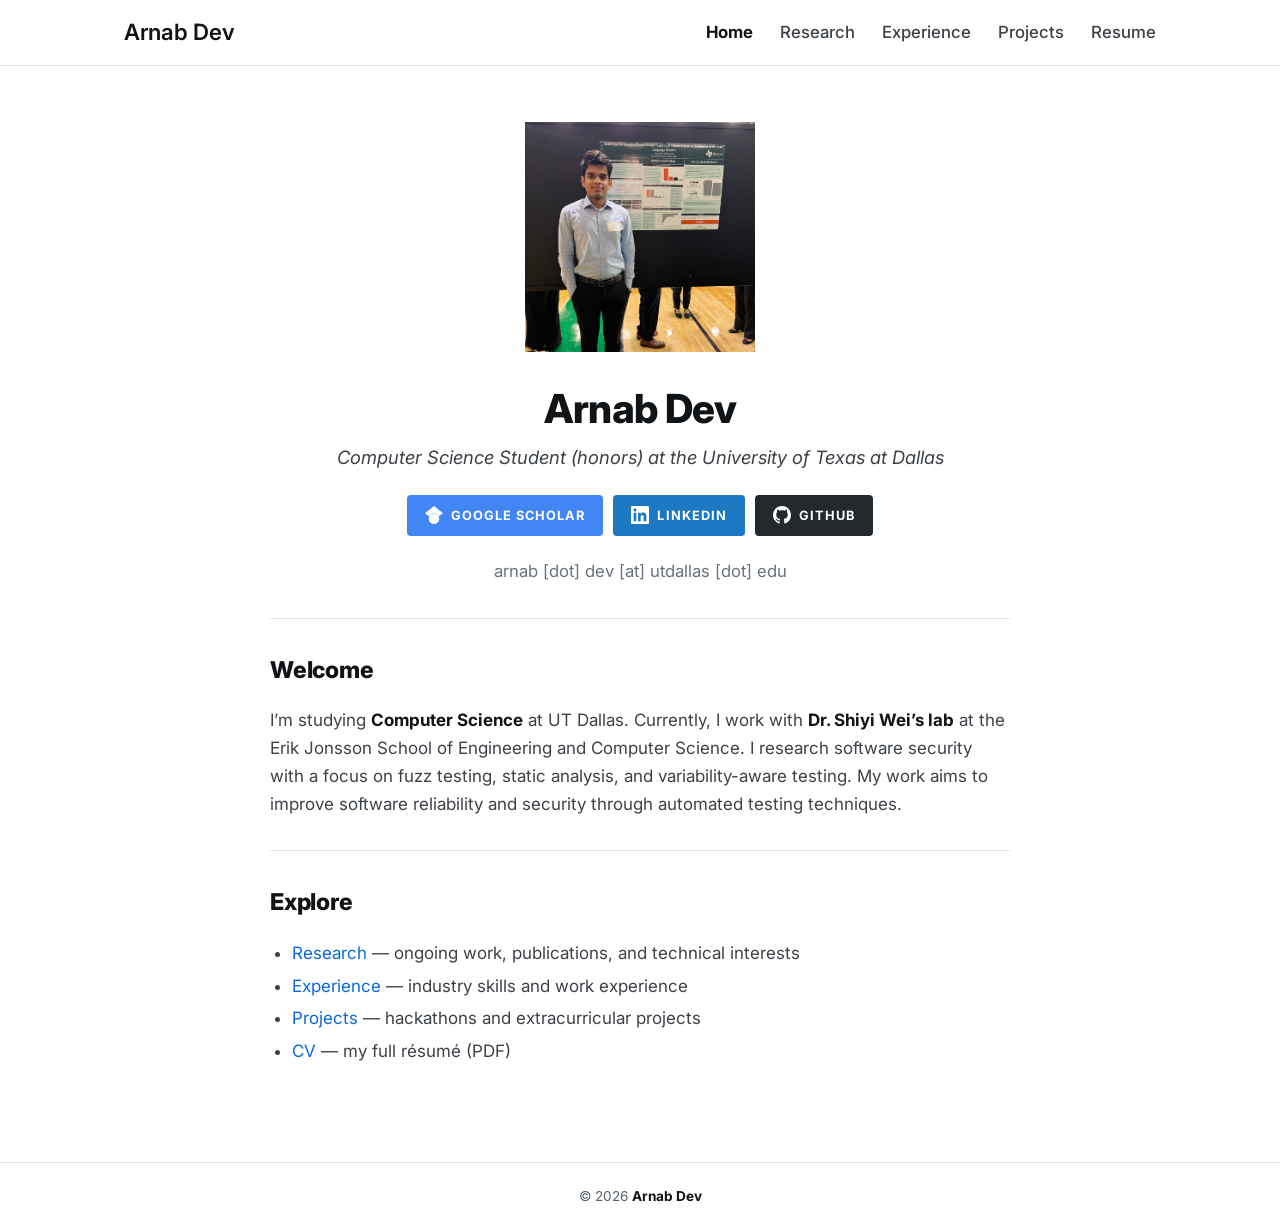
==== index.html @ e2967178 "Add icons to Google Scholar and LinkedIn buttons" ====
<!DOCTYPE html>
<html lang="en">
<head>
  <meta charset="utf-8" />
  <meta name="viewport" content="width=device-width, initial-scale=1" />
  <title>Arnab Dev</title>
  <meta name="description" content="Arnab Dev — Computer Science & Economics student and researcher at UT Dallas." />
  <link rel="stylesheet" href="css/style.css" />
</head>
<body>

  <header class="site-header">
    <div class="inner">
      <a class="site-title" href="index.html">Arnab Dev</a>
      <nav class="site-nav">
        <a href="index.html" aria-current="page">Home</a>
        <a href="research.html">Research</a>
        <a href="experience.html">Experience</a>
        <a href="projects.html">Projects</a>
        <a href="cv.pdf" target="_blank" rel="noopener">Resume</a>
      </nav>
    </div>
  </header>

  <main>

    <section class="hero">
      <img class="headshot" src="assets/spur-2026-square.jpg" alt="Portrait of Arnab Dev" />
      <h1>Arnab Dev</h1>
      <p class="subtitle">Computer Science Student (honors) at the University of Texas at Dallas</p>
      <!-- <p class="subtitle">Computer Science &amp; Economics Student at the University of Texas at Dallas</p> -->

      <div class="buttons">
        <a class="btn btn-scholar" href="https://scholar.google.com/citations?user=lmaUSJ8AAAAJ&hl=en" target="_blank" rel="noopener">
          <svg viewBox="0 0 24 24" aria-hidden="true"><path d="M5.242 13.769L0 9.5 12 0l12 9.5-5.242 4.269C17.548 11.249 14.978 9.5 12 9.5c-2.977 0-5.548 1.748-6.758 4.269zM12 10a7 7 0 1 0 0 14 7 7 0 0 0 0-14z"/></svg>
          Google Scholar
        </a>
        <a class="btn btn-linkedin" href="https://www.linkedin.com/in/arnabdev" target="_blank" rel="noopener">
          <svg viewBox="0 0 24 24" aria-hidden="true"><path d="M20.447 20.452h-3.554v-5.569c0-1.328-.027-3.037-1.852-3.037-1.853 0-2.136 1.445-2.136 2.939v5.667H9.351V9h3.414v1.561h.046c.477-.9 1.637-1.85 3.37-1.85 3.601 0 4.267 2.37 4.267 5.455v6.286zM5.337 7.433c-1.144 0-2.063-.926-2.063-2.065 0-1.138.92-2.063 2.063-2.063 1.14 0 2.064.925 2.064 2.063 0 1.139-.925 2.065-2.064 2.065zm1.782 13.019H3.555V9h3.564v11.452zM22.225 0H1.771C.792 0 0 .774 0 1.729v20.542C0 23.227.792 24 1.771 24h20.451C23.2 24 24 23.227 24 22.271V1.729C24 .774 23.2 0 22.222 0h.003z"/></svg>
          LinkedIn
        </a>
        <a class="btn btn-github" href="https://github.com/arnabdev1" target="_blank" rel="noopener">
          <svg viewBox="0 0 16 16" aria-hidden="true"><path d="M8 0C3.58 0 0 3.58 0 8c0 3.54 2.29 6.53 5.47 7.59.4.07.55-.17.55-.38 0-.19-.01-.82-.01-1.49-2.01.37-2.53-.49-2.69-.94-.09-.23-.48-.94-.82-1.13-.28-.15-.68-.52-.01-.53.63-.01 1.08.58 1.23.82.72 1.21 1.87.87 2.33.66.07-.52.28-.87.51-1.07-1.78-.2-3.64-.89-3.64-3.95 0-.87.31-1.59.82-2.15-.08-.2-.36-1.02.08-2.12 0 0 .67-.21 2.2.82.64-.18 1.32-.27 2-.27s1.36.09 2 .27c1.53-1.04 2.2-.82 2.2-.82.44 1.1.16 1.92.08 2.12.51.56.82 1.27.82 2.15 0 3.07-1.87 3.75-3.65 3.95.29.25.54.73.54 1.48 0 1.07-.01 1.93-.01 2.2 0 .21.15.46.55.38A8.01 8.01 0 0 0 16 8c0-4.42-3.58-8-8-8Z"/></svg>
          GitHub
        </a>
      </div>

      <p class="email">arnab [dot] dev [at] utdallas [dot] edu</p>
    </section>

    <hr />

    <h2>Welcome</h2>

    <p>
      I&rsquo;m studying <strong>Computer Science</strong> at UT Dallas. Currently, I work with
      <strong>Dr. Shiyi Wei&rsquo;s lab</strong> at the Erik Jonsson School of Engineering and
      Computer Science. I research software security with a focus on fuzz testing, static analysis, and variability-aware testing. My work aims to improve software reliability and security through automated testing techniques.
    </p>

    <hr />

    <h2>Explore</h2>
 
    <ul>
      <li><a href="research.html">Research</a> &mdash; ongoing work, publications, and technical interests</li>
      <li><a href="experience.html">Experience</a> &mdash; industry skills and work experience</li>
      <li><a href="projects.html">Projects</a> &mdash; hackathons and extracurricular projects</li>
      <li><a href="cv.pdf">CV</a> &mdash; my full r&eacute;sum&eacute; (PDF)</li>
    </ul>

  </main>

  <footer class="site-footer">
    &copy; 2026 <strong>Arnab Dev</strong>
  </footer>

</body>
</html>
---- css/style.css ----
/* ==========================================================================
   Arnab Dev — personal site
   Simple academic style (white background, clean sans font, minimal chrome).
   ========================================================================== */

@import url("https://fonts.googleapis.com/css2?family=Inter:wght@400;500;600;700;800&display=swap");

* {
  box-sizing: border-box;
}

html {
  -webkit-text-size-adjust: 100%;
}

body {
  margin: 0;
  font-family: "Inter", -apple-system, BlinkMacSystemFont, "Segoe UI",
    Helvetica, Arial, sans-serif, "Apple Color Emoji", "Segoe UI Emoji";
  font-size: 17px;
  line-height: 1.65;
  color: #3c4247;
  background: #ffffff;
  -webkit-font-smoothing: antialiased;
  -moz-osx-font-smoothing: grayscale;
}

strong,
b {
  color: #111417;
  font-weight: 700;
}

a {
  color: #0969da;
  text-decoration: none;
}

a:hover {
  text-decoration: underline;
}

hr {
  border: 0;
  border-top: 1px solid #e1e4e8;
  margin: 2rem 0;
}

/* ---------- Navbar ---------- */

.site-header {
  border-bottom: 1px solid #e1e4e8;
  background: #ffffff;
}

.site-header .inner {
  max-width: 1080px;
  margin: 0 auto;
  padding: 14px 24px;
  display: flex;
  align-items: center;
  justify-content: space-between;
  flex-wrap: wrap;
  gap: 8px;
}

.site-title {
  font-size: 1.4rem;
  font-weight: 600;
  color: #111417;
  text-decoration: none;
}

.site-title:hover {
  text-decoration: none;
  color: #000000;
}

.site-nav a {
  color: #3c4247;
  font-size: 1.05rem;
  margin-left: 22px;
  font-weight: 500;
}

.site-nav a:first-child {
  margin-left: 0;
}

.site-nav a[aria-current="page"] {
  font-weight: 700;
  color: #111417;
}

/* ---------- Page layout ---------- */

main {
  max-width: 780px;
  margin: 0 auto;
  padding: 2rem 20px 3rem;
}

h1 {
  font-size: 2rem;
  font-weight: 800;
  line-height: 1.25;
  letter-spacing: -0.015em;
  color: #111417;
  margin: 0.5rem 0 1rem;
}

h2 {
  font-size: 1.45rem;
  font-weight: 800;
  letter-spacing: -0.01em;
  color: #111417;
  margin: 1.6rem 0 0.8rem;
}

h3 {
  font-size: 1.15rem;
  font-weight: 700;
  color: #111417;
  margin: 0 0 0.25rem;
}

ul {
  padding-left: 1.4rem;
}

li {
  margin: 0.3rem 0;
}

/* ---------- Home / hero ---------- */

.hero {
  text-align: center;
  padding-top: 1.5rem;
}

.hero img.headshot {
  width: 230px;
  height: 230px;
  object-fit: cover;
  display: inline-block;
}

.hero h1 {
  font-size: 2.5rem;
  font-weight: 800;
  margin: 1.5rem 0 0.5rem;
}

.hero .subtitle {
  font-style: italic;
  font-size: 1.15rem;
  color: #3c4247;
  margin: 0 0 1.4rem;
}

.hero .buttons {
  display: flex;
  justify-content: center;
  gap: 10px;
  flex-wrap: wrap;
  margin-bottom: 1.4rem;
}

.btn {
  display: inline-flex;
  align-items: center;
  gap: 8px;
  padding: 10px 18px;
  border-radius: 4px;
  font-size: 0.8rem;
  font-weight: 700;
  letter-spacing: 0.08em;
  text-transform: uppercase;
  color: #ffffff !important;
  text-decoration: none;
}

.btn:hover {
  text-decoration: none;
  filter: brightness(1.1);
}

.btn-scholar {
  background: #4285f4;
}

.btn-linkedin {
  background: #1c78c0;
}

.btn-github {
  background: #24292e;
}

.btn svg {
  width: 18px;
  height: 18px;
  fill: currentColor;
}

.hero .email {
  color: #6a737d;
  font-size: 1.05rem;
}

/* ---------- Entries (Experience & Research) ---------- */

.entry {
  margin: 1.8rem 0;
  display: flex;
  flex-wrap: wrap;
  align-items: flex-start;
  gap: 20px;
}

.entry-text {
  flex: 1 1 320px;
  min-width: 0;
}

.entry-meta {
  color: #6a737d;
  font-size: 0.92rem;
  margin-bottom: 0.15rem;
}

.entry .authors {
  font-style: italic;
  margin: 0.1rem 0 0.5rem;
}

.entry .authors strong {
  font-style: normal;
}

.entry-images {
  display: flex;
  flex-wrap: wrap;
  align-items: flex-start;
  justify-content: center;
  gap: 12px;
  flex: 0 1 auto;
  order: 2;
  margin: 0;
}

.entry h3 a {
  color: inherit;
  text-decoration: none;
}

.entry h3 a:hover {
  text-decoration: underline;
}

.entry-images img {
  height: 180px;
  max-width: 100%;
  width: auto;
  object-fit: contain;
  border: 1px solid #e1e4e8;
  border-radius: 6px;
  display: block;
}

.entry-image {
  max-width: 100%;
  border: 1px solid #e1e4e8;
  border-radius: 6px;
  margin: 0.6rem 0;
  display: block;
}

.skills-list {
  list-style: none;
  padding-left: 0;
}

.skills-list li {
  margin: 0.5rem 0;
}

/* ---------- Project cards ---------- */

.project-card {
  border: 1px solid #d0d7de;
  border-radius: 8px;
  padding: 20px 22px;
  margin: 1.2rem 0;
  display: flex;
  gap: 20px;
  align-items: flex-start;
}

.project-card .thumb {
  width: 96px;
  height: 96px;
  object-fit: cover;
  border-radius: 6px;
  border: 1px solid #e1e4e8;
  flex-shrink: 0;
}

.project-card .body {
  flex: 1;
  min-width: 0;
}

.project-card .head {
  display: flex;
  align-items: baseline;
  justify-content: space-between;
  gap: 12px;
  flex-wrap: wrap;
}

.project-card p {
  margin: 0.5rem 0;
}

.project-card .tech {
  font-family: ui-monospace, SFMono-Regular, "SF Mono", Menlo, Consolas,
    monospace;
  font-size: 0.82rem;
  color: #57606a;
  margin-top: 0.6rem;
}

.project-card .view-link {
  font-size: 0.92rem;
  white-space: nowrap;
}

/* ---------- Footer ---------- */

.site-footer {
  border-top: 1px solid #e1e4e8;
  text-align: center;
  font-size: 0.85rem;
  color: #586069;
  padding: 22px 16px;
  margin-top: 2rem;
}

/* ---------- Small screens ---------- */

@media (max-width: 560px) {
  .site-header .inner {
    flex-direction: column;
    align-items: flex-start;
  }

  .site-nav a {
    margin-left: 0;
    margin-right: 18px;
  }

  .project-card {
    flex-direction: column;
  }

  .entry {
    flex-direction: column;
  }

  .entry-images {
    order: 0;
    width: 100%;
  }

  .hero h1 {
    font-size: 2rem;
  }
}
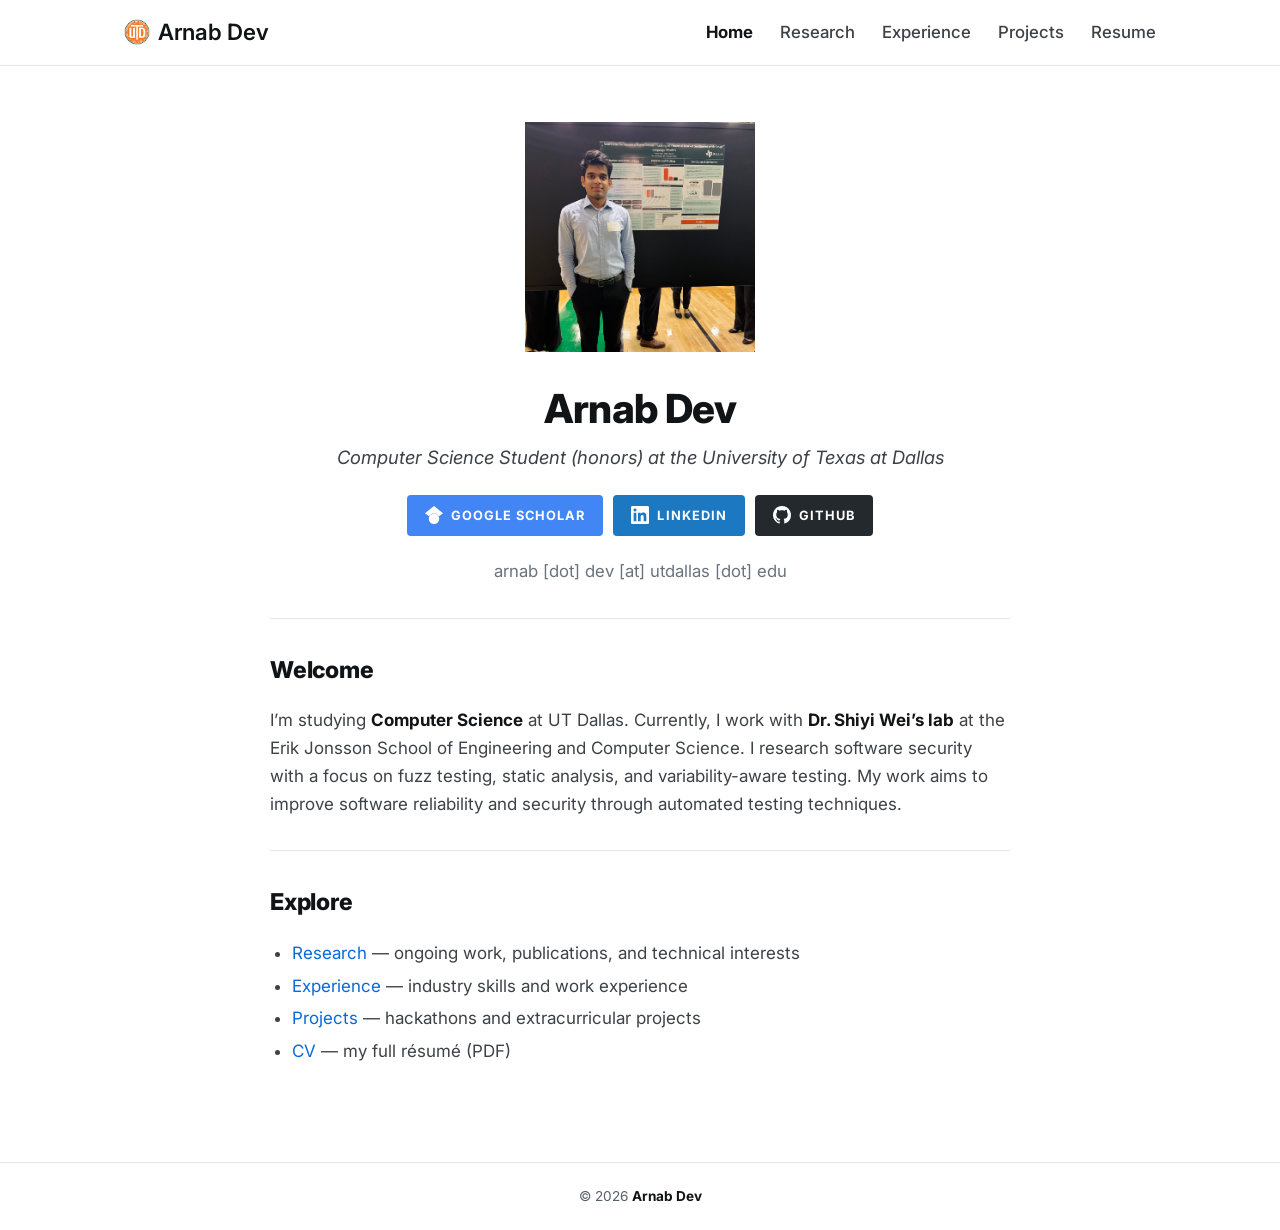
==== commit aedd98c3: "Add UTD logo as favicon and navbar mark" ====
--- a/index.html
+++ b/index.html
@@ -5,13 +5,14 @@
   <meta name="viewport" content="width=device-width, initial-scale=1" />
   <title>Arnab Dev</title>
   <meta name="description" content="Arnab Dev — Computer Science & Economics student and researcher at UT Dallas." />
+  <link rel="icon" type="image/png" href="assets/utd.png" />
   <link rel="stylesheet" href="css/style.css" />
 </head>
 <body>
 
   <header class="site-header">
     <div class="inner">
-      <a class="site-title" href="index.html">Arnab Dev</a>
+      <a class="site-title" href="index.html"><img src="assets/utd.png" alt="" class="site-logo" />Arnab Dev</a>
       <nav class="site-nav">
         <a href="index.html" aria-current="page">Home</a>
         <a href="research.html">Research</a>
--- a/css/style.css
+++ b/css/style.css
@@ -65,10 +65,20 @@
 }
 
 .site-title {
+  display: inline-flex;
+  align-items: center;
+  gap: 8px;
   font-size: 1.4rem;
   font-weight: 600;
   color: #111417;
   text-decoration: none;
+}
+
+.site-logo {
+  width: 26px;
+  height: 26px;
+  object-fit: contain;
+  border-radius: 4px;
 }
 
 .site-title:hover {
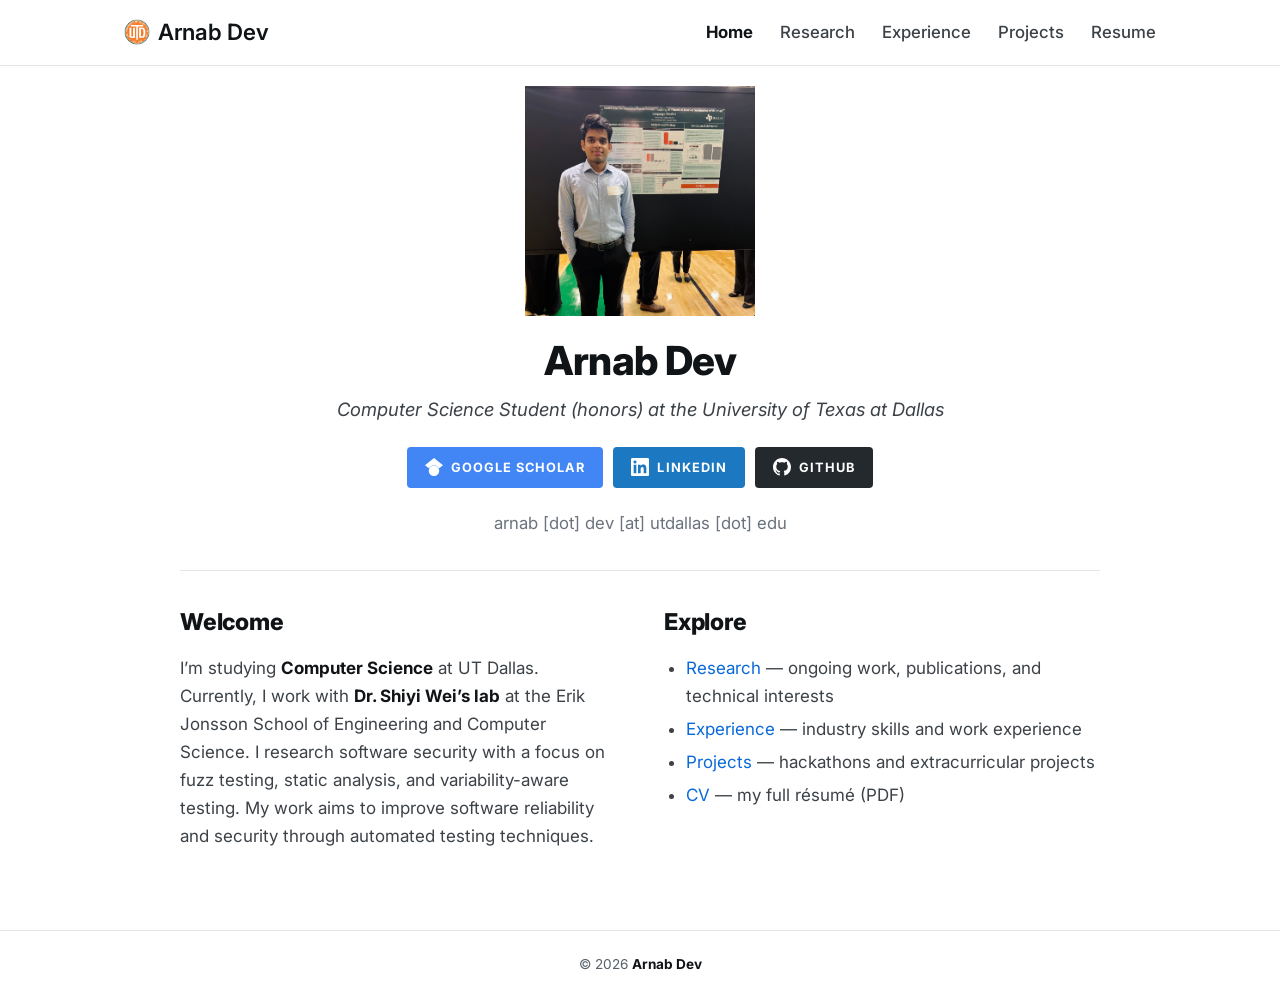
==== commit 10f9dc53: "Reorganize homepage into a non-scrolling single-page layout Puts Welcome and Explore side-by-side in" ====
--- a/index.html
+++ b/index.html
@@ -8,7 +8,7 @@
   <link rel="icon" type="image/png" href="assets/utd.png" />
   <link rel="stylesheet" href="css/style.css" />
 </head>
-<body>
+<body class="home">
 
   <header class="site-header">
     <div class="inner">
@@ -51,24 +51,26 @@
 
     <hr />
 
-    <h2>Welcome</h2>
+    <section class="intro-grid">
+      <div class="intro-col">
+        <h2>Welcome</h2>
+        <p>
+          I&rsquo;m studying <strong>Computer Science</strong> at UT Dallas. Currently, I work with
+          <strong>Dr. Shiyi Wei&rsquo;s lab</strong> at the Erik Jonsson School of Engineering and
+          Computer Science. I research software security with a focus on fuzz testing, static analysis, and variability-aware testing. My work aims to improve software reliability and security through automated testing techniques.
+        </p>
+      </div>
 
-    <p>
-      I&rsquo;m studying <strong>Computer Science</strong> at UT Dallas. Currently, I work with
-      <strong>Dr. Shiyi Wei&rsquo;s lab</strong> at the Erik Jonsson School of Engineering and
-      Computer Science. I research software security with a focus on fuzz testing, static analysis, and variability-aware testing. My work aims to improve software reliability and security through automated testing techniques.
-    </p>
-
-    <hr />
-
-    <h2>Explore</h2>
- 
-    <ul>
-      <li><a href="research.html">Research</a> &mdash; ongoing work, publications, and technical interests</li>
-      <li><a href="experience.html">Experience</a> &mdash; industry skills and work experience</li>
-      <li><a href="projects.html">Projects</a> &mdash; hackathons and extracurricular projects</li>
-      <li><a href="cv.pdf">CV</a> &mdash; my full r&eacute;sum&eacute; (PDF)</li>
-    </ul>
+      <div class="intro-col">
+        <h2>Explore</h2>
+        <ul>
+          <li><a href="research.html">Research</a> &mdash; ongoing work, publications, and technical interests</li>
+          <li><a href="experience.html">Experience</a> &mdash; industry skills and work experience</li>
+          <li><a href="projects.html">Projects</a> &mdash; hackathons and extracurricular projects</li>
+          <li><a href="cv.pdf">CV</a> &mdash; my full r&eacute;sum&eacute; (PDF)</li>
+        </ul>
+      </div>
+    </section>
 
   </main>
 
--- a/css/style.css
+++ b/css/style.css
@@ -110,6 +110,11 @@
   padding: 2rem 20px 3rem;
 }
 
+body.home main {
+  max-width: 960px;
+  padding-top: 1rem;
+}
+
 h1 {
   font-size: 2rem;
   font-weight: 800;
@@ -146,7 +151,7 @@
 
 .hero {
   text-align: center;
-  padding-top: 1.5rem;
+  padding-top: 0.25rem;
 }
 
 .hero img.headshot {
@@ -159,7 +164,7 @@
 .hero h1 {
   font-size: 2.5rem;
   font-weight: 800;
-  margin: 1.5rem 0 0.5rem;
+  margin: 0.75rem 0 0.5rem;
 }
 
 .hero .subtitle {
@@ -219,10 +224,38 @@
   font-size: 1.05rem;
 }
 
+/* ---------- Home / intro grid (Welcome + Explore) ---------- */
+
+.intro-grid {
+  display: flex;
+  gap: 48px;
+  margin-top: 1.4rem;
+}
+
+.intro-col {
+  flex: 1;
+  min-width: 0;
+}
+
+.intro-col h2 {
+  margin-top: 0;
+}
+
+.intro-col p {
+  margin: 0;
+}
+
+.intro-col ul {
+  margin: 0;
+}
+
 /* ---------- Entries (Experience & Research) ---------- */
 
 .entry {
   margin: 1.8rem 0;
+}
+
+.entry--media {
   display: flex;
   flex-wrap: wrap;
   align-items: flex-start;
@@ -238,6 +271,20 @@
   color: #6a737d;
   font-size: 0.92rem;
   margin-bottom: 0.15rem;
+}
+
+.entry h3 {
+  display: flex;
+  align-items: center;
+  gap: 8px;
+}
+
+.entry-logo {
+  width: 22px;
+  height: 22px;
+  object-fit: contain;
+  border-radius: 4px;
+  flex-shrink: 0;
 }
 
 .entry .authors {
@@ -384,6 +431,11 @@
     width: 100%;
   }
 
+  .intro-grid {
+    flex-direction: column;
+    gap: 1.6rem;
+  }
+
   .hero h1 {
     font-size: 2rem;
   }
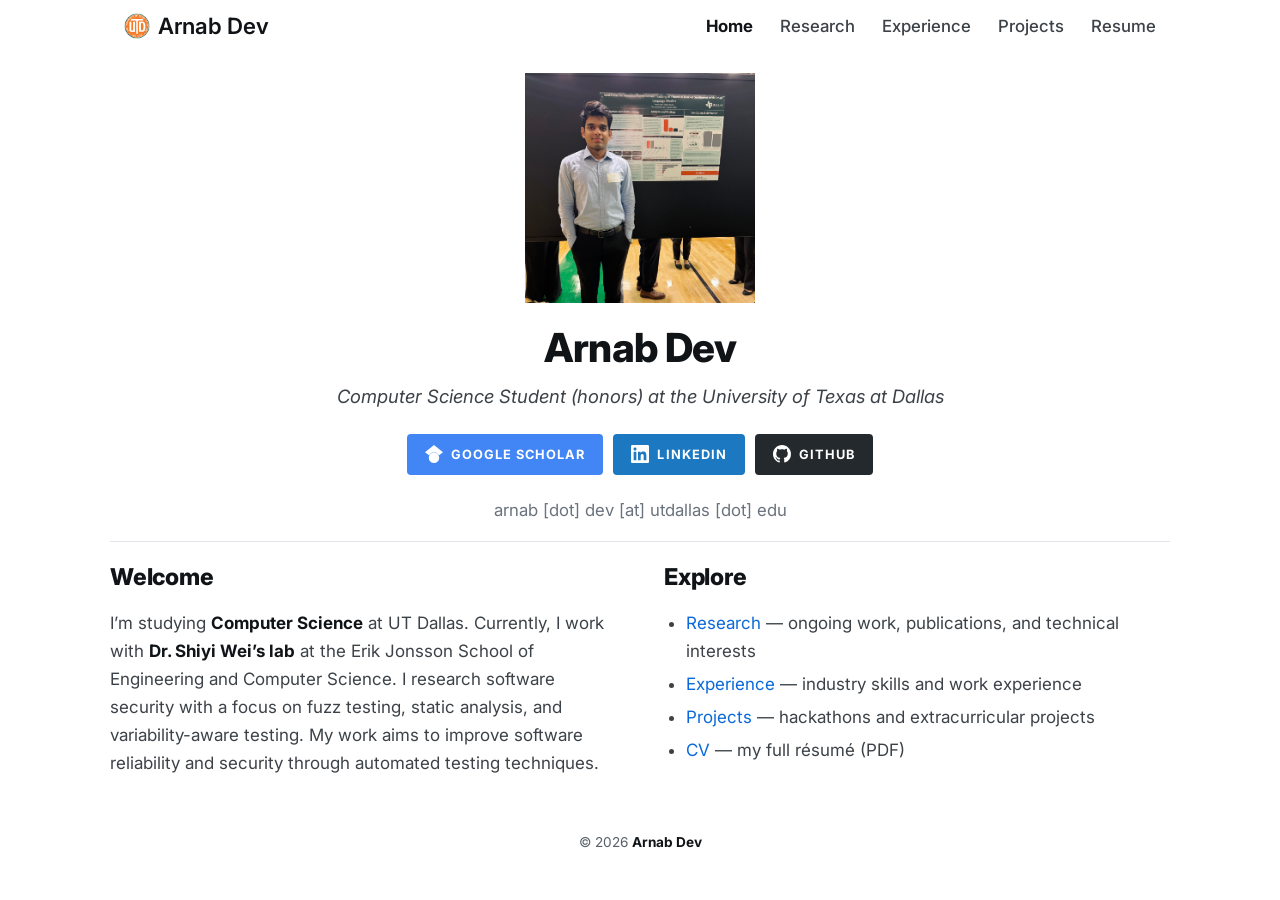
==== commit 88a11baa: "." ====
--- a/index.html
+++ b/index.html
@@ -18,7 +18,7 @@
         <a href="research.html">Research</a>
         <a href="experience.html">Experience</a>
         <a href="projects.html">Projects</a>
-        <a href="cv.pdf" target="_blank" rel="noopener">Resume</a>
+        <a href="cv.pdf?v=2" target="_blank" rel="noopener">Resume</a>
       </nav>
     </div>
   </header>
--- a/css/style.css
+++ b/css/style.css
@@ -49,14 +49,13 @@
 /* ---------- Navbar ---------- */
 
 .site-header {
-  border-bottom: 1px solid #e1e4e8;
   background: #ffffff;
 }
 
 .site-header .inner {
   max-width: 1080px;
   margin: 0 auto;
-  padding: 14px 24px;
+  padding: 8px 24px;
   display: flex;
   align-items: center;
   justify-content: space-between;
@@ -111,8 +110,17 @@
 }
 
 body.home main {
-  max-width: 960px;
+  max-width: 1100px;
   padding-top: 1rem;
+  padding-bottom: 1rem;
+}
+
+body.home hr {
+  margin: 1rem 0;
+}
+
+body.home .site-footer {
+  margin-top: 0.5rem;
 }
 
 h1 {
@@ -222,6 +230,7 @@
 .hero .email {
   color: #6a737d;
   font-size: 1.05rem;
+  margin: 0;
 }
 
 /* ---------- Home / intro grid (Welcome + Explore) ---------- */
@@ -229,7 +238,8 @@
 .intro-grid {
   display: flex;
   gap: 48px;
-  margin-top: 1.4rem;
+  margin-top: 0.75rem;
+  margin-bottom: 0.5rem;
 }
 
 .intro-col {
@@ -397,7 +407,6 @@
 /* ---------- Footer ---------- */
 
 .site-footer {
-  border-top: 1px solid #e1e4e8;
   text-align: center;
   font-size: 0.85rem;
   color: #586069;
